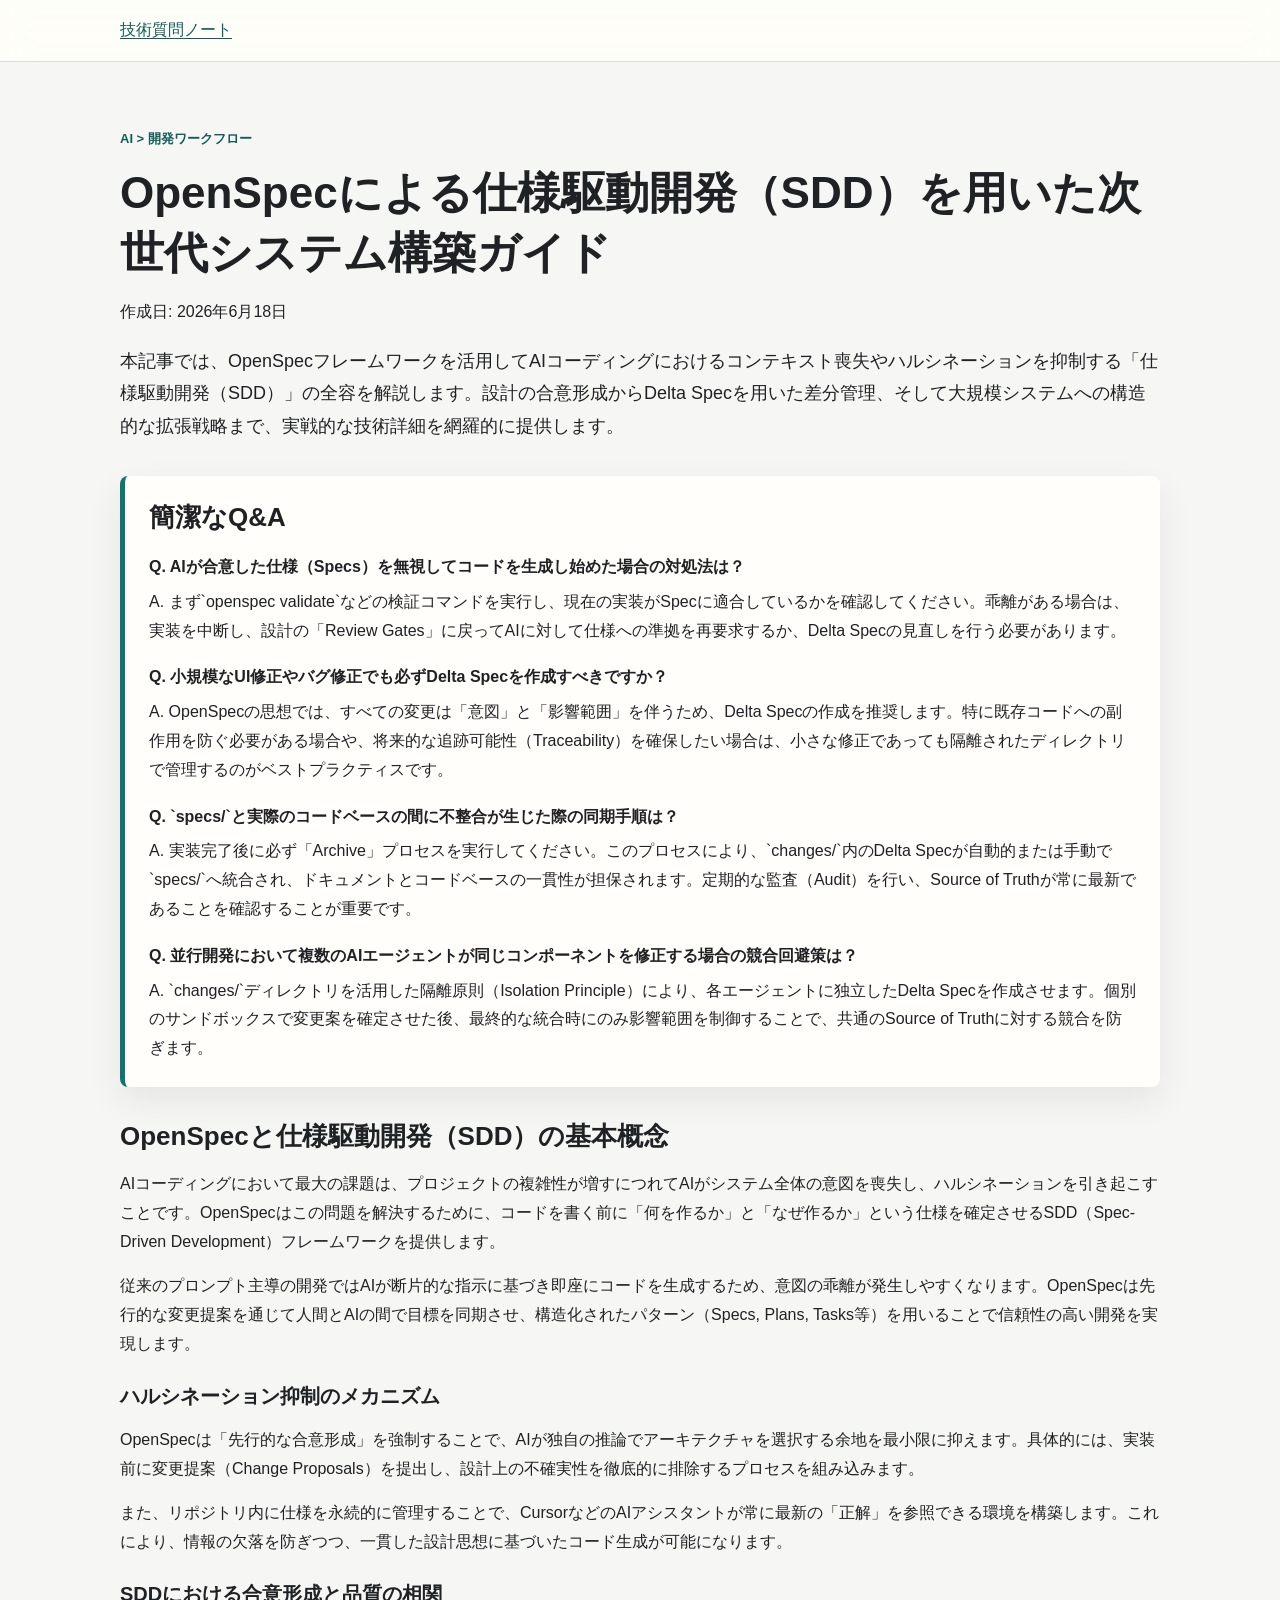
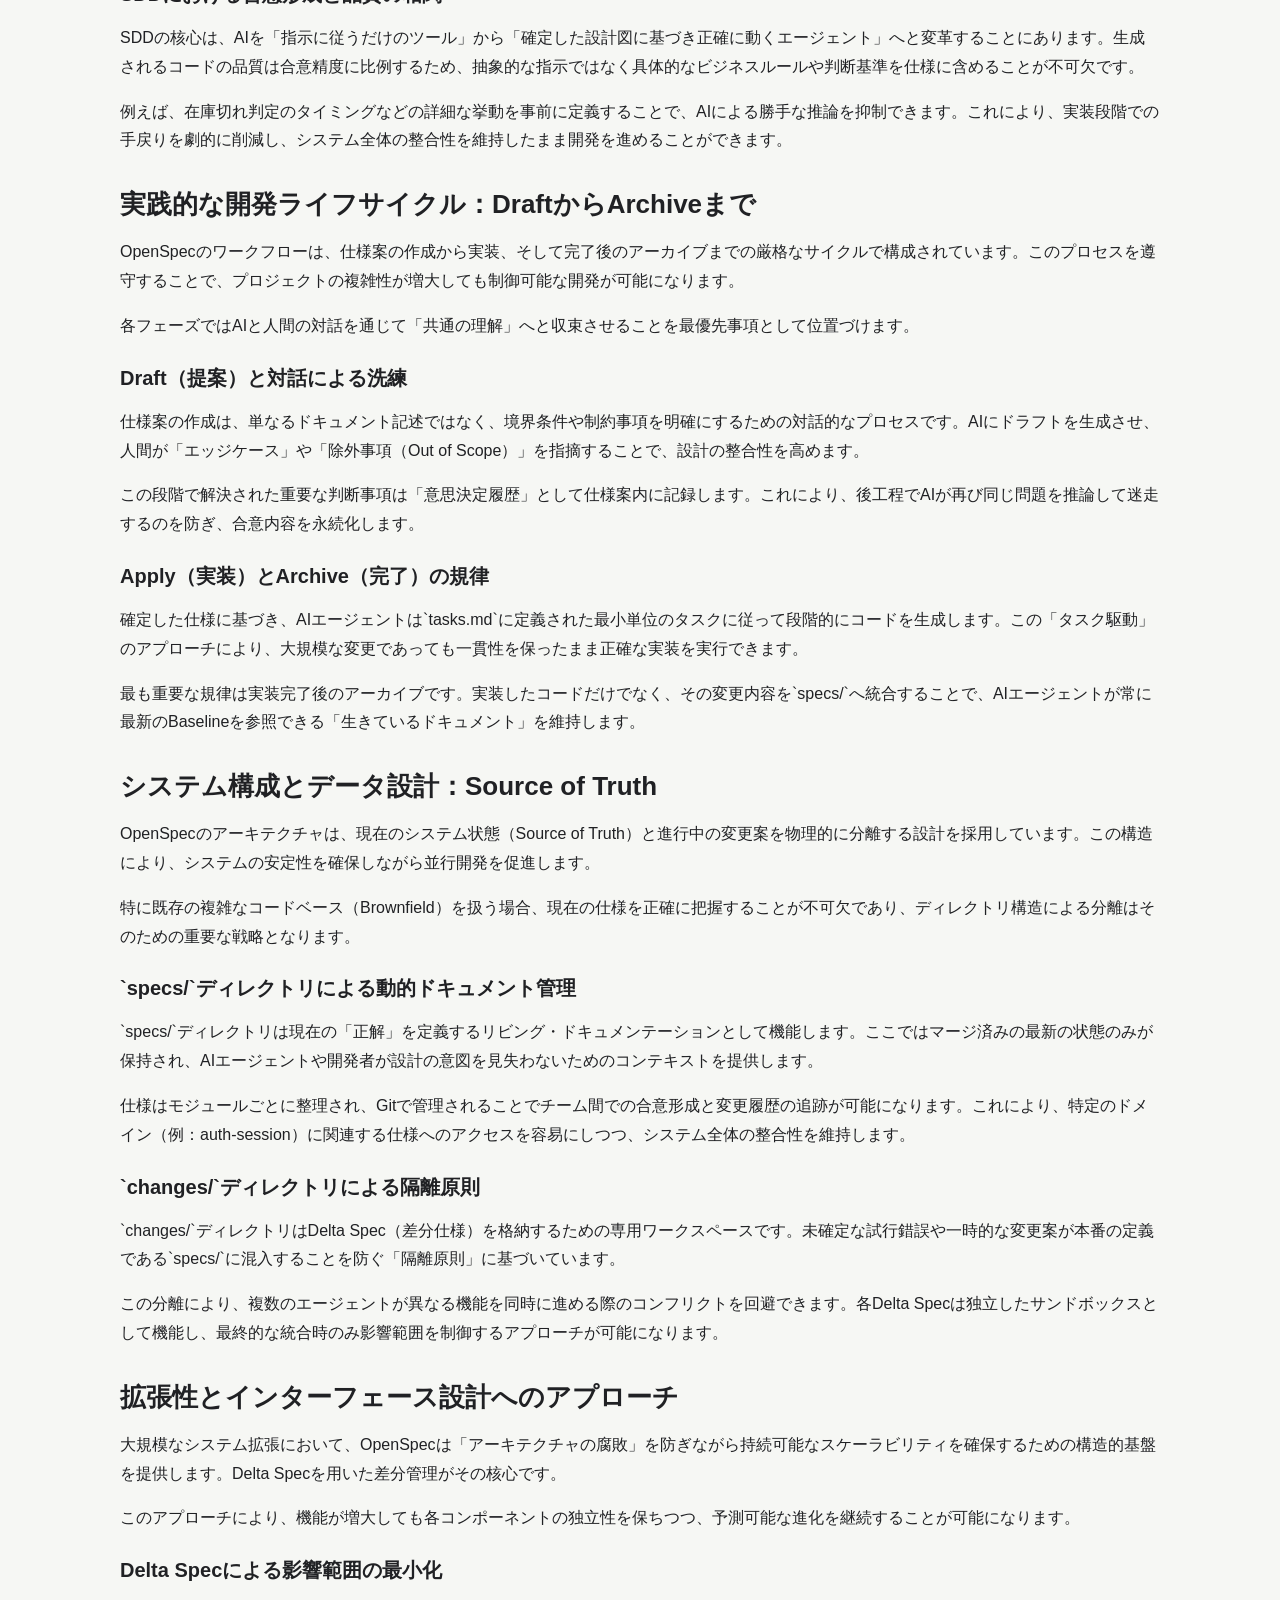
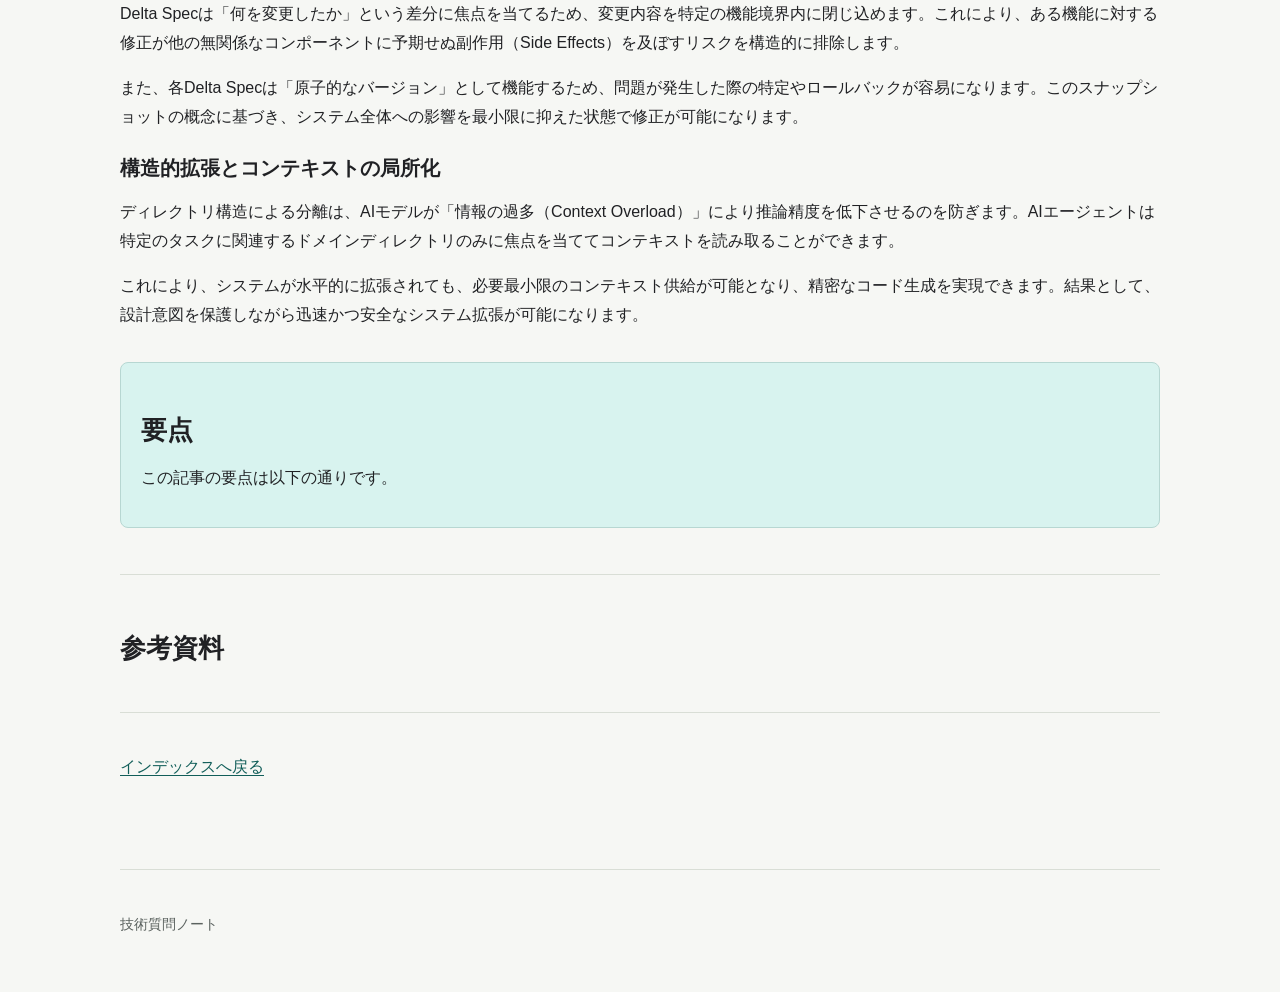
==== public/articles/issue-12-openspecを使用して新しいシステムを構築する.html @ 2a2ff5fb "feat: Issue #12 からの自動記事追加: Openspecを使用して新しいシステムを構築する" ====
<!doctype html>
<html lang="ja">

<head>
    <meta charset="utf-8">
    <meta name="viewport" content="width=device-width, initial-scale=1">
    <title>OpenSpecによる仕様駆動開発（SDD）を用いた次世代システム構築ガイド | 技術質問ノート</title>
    <link rel="stylesheet" href="../styles/site.css">
</head>

<body>
    <header class="site-header">
        <div class="header-inner">
            <a class="brand" href="../index.html">技術質問ノート</a>
        </div>
    </header>

    <main class="page">
        <article>
            
            <!-- ① ヒーローエリア -->
            <header class="hero">
                <p class="eyebrow">AI > 開発ワークフロー</p>
                <h1>OpenSpecによる仕様駆動開発（SDD）を用いた次世代システム構築ガイド</h1>
                <p class="article-created"><time datetime="2026-06-18">作成日: 2026年6月18日</time></p>
                <p class="lead">本記事では、OpenSpecフレームワークを活用してAIコーディングにおけるコンテキスト喪失やハルシネーションを抑制する「仕様駆動開発（SDD）」の全容を解説します。設計の合意形成からDelta Specを用いた差分管理、そして大規模システムへの構造的な拡張戦略まで、実戦的な技術詳細を網羅的に提供します。</p>
            </header>

            <!-- ② 簡潔なQ&Aセクション -->
            <section class="qa" aria-labelledby="quick-answer">
                <h2 id="quick-answer">簡潔なQ&amp;A</h2>
                <dl>
                    
                    <dt>Q. AIが合意した仕様（Specs）を無視してコードを生成し始めた場合の対処法は？</dt>
                    <dd>A. まず`openspec validate`などの検証コマンドを実行し、現在の実装がSpecに適合しているかを確認してください。乖離がある場合は、実装を中断し、設計の「Review Gates」に戻ってAIに対して仕様への準拠を再要求するか、Delta Specの見直しを行う必要があります。</dd>
                    
                    <dt>Q. 小規模なUI修正やバグ修正でも必ずDelta Specを作成すべきですか？</dt>
                    <dd>A. OpenSpecの思想では、すべての変更は「意図」と「影響範囲」を伴うため、Delta Specの作成を推奨します。特に既存コードへの副作用を防ぐ必要がある場合や、将来的な追跡可能性（Traceability）を確保したい場合は、小さな修正であっても隔離されたディレクトリで管理するのがベストプラクティスです。</dd>
                    
                    <dt>Q. `specs/`と実際のコードベースの間に不整合が生じた際の同期手順は？</dt>
                    <dd>A. 実装完了後に必ず「Archive」プロセスを実行してください。このプロセスにより、`changes/`内のDelta Specが自動的または手動で`specs/`へ統合され、ドキュメントとコードベースの一貫性が担保されます。定期的な監査（Audit）を行い、Source of Truthが常に最新であることを確認することが重要です。</dd>
                    
                    <dt>Q. 並行開発において複数のAIエージェントが同じコンポーネントを修正する場合の競合回避策は？</dt>
                    <dd>A. `changes/`ディレクトリを活用した隔離原則（Isolation Principle）により、各エージェントに独立したDelta Specを作成させます。個別のサンドボックスで変更案を確定させた後、最終的な統合時にのみ影響範囲を制御することで、共通のSource of Truthに対する競合を防ぎます。</dd>
                    
                </dl>
            </section>

            <!-- ③ 本文セクション群 -->
            
            <h2>OpenSpecと仕様駆動開発（SDD）の基本概念</h2>
            
            <p>AIコーディングにおいて最大の課題は、プロジェクトの複雑性が増すにつれてAIがシステム全体の意図を喪失し、ハルシネーションを引き起こすことです。OpenSpecはこの問題を解決するために、コードを書く前に「何を作るか」と「なぜ作るか」という仕様を確定させるSDD（Spec-Driven Development）フレームワークを提供します。</p>
            
            <p>従来のプロンプト主導の開発ではAIが断片的な指示に基づき即座にコードを生成するため、意図の乖離が発生しやすくなります。OpenSpecは先行的な変更提案を通じて人間とAIの間で目標を同期させ、構造化されたパターン（Specs, Plans, Tasks等）を用いることで信頼性の高い開発を実現します。</p>
            
            
            
            
            <h3>ハルシネーション抑制のメカニズム</h3>
            
            <p>OpenSpecは「先行的な合意形成」を強制することで、AIが独自の推論でアーキテクチャを選択する余地を最小限に抑えます。具体的には、実装前に変更提案（Change Proposals）を提出し、設計上の不確実性を徹底的に排除するプロセスを組み込みます。</p>
            
            <p>また、リポジトリ内に仕様を永続的に管理することで、CursorなどのAIアシスタントが常に最新の「正解」を参照できる環境を構築します。これにより、情報の欠落を防ぎつつ、一貫した設計思想に基づいたコード生成が可能になります。</p>
            
            
            <h3>SDDにおける合意形成と品質の相関</h3>
            
            <p>SDDの核心は、AIを「指示に従うだけのツール」から「確定した設計図に基づき正確に動くエージェント」へと変革することにあります。生成されるコードの品質は合意精度に比例するため、抽象的な指示ではなく具体的なビジネスルールや判断基準を仕様に含めることが不可欠です。</p>
            
            <p>例えば、在庫切れ判定のタイミングなどの詳細な挙動を事前に定義することで、AIによる勝手な推論を抑制できます。これにより、実装段階での手戻りを劇的に削減し、システム全体の整合性を維持したまま開発を進めることができます。</p>
            
            
            
            
            <h2>実践的な開発ライフサイクル：DraftからArchiveまで</h2>
            
            <p>OpenSpecのワークフローは、仕様案の作成から実装、そして完了後のアーカイブまでの厳格なサイクルで構成されています。このプロセスを遵守することで、プロジェクトの複雑性が増大しても制御可能な開発が可能になります。</p>
            
            <p>各フェーズではAIと人間の対話を通じて「共通の理解」へと収束させることを最優先事項として位置づけます。</p>
            
            
            
            
            <h3>Draft（提案）と対話による洗練</h3>
            
            <p>仕様案の作成は、単なるドキュメント記述ではなく、境界条件や制約事項を明確にするための対話的なプロセスです。AIにドラフトを生成させ、人間が「エッジケース」や「除外事項（Out of Scope）」を指摘することで、設計の整合性を高めます。</p>
            
            <p>この段階で解決された重要な判断事項は「意思決定履歴」として仕様案内に記録します。これにより、後工程でAIが再び同じ問題を推論して迷走するのを防ぎ、合意内容を永続化します。</p>
            
            
            <h3>Apply（実装）とArchive（完了）の規律</h3>
            
            <p>確定した仕様に基づき、AIエージェントは`tasks.md`に定義された最小単位のタスクに従って段階的にコードを生成します。この「タスク駆動」のアプローチにより、大規模な変更であっても一貫性を保ったまま正確な実装を実行できます。</p>
            
            <p>最も重要な規律は実装完了後のアーカイブです。実装したコードだけでなく、その変更内容を`specs/`へ統合することで、AIエージェントが常に最新のBaselineを参照できる「生きているドキュメント」を維持します。</p>
            
            
            
            
            <h2>システム構成とデータ設計：Source of Truth</h2>
            
            <p>OpenSpecのアーキテクチャは、現在のシステム状態（Source of Truth）と進行中の変更案を物理的に分離する設計を採用しています。この構造により、システムの安定性を確保しながら並行開発を促進します。</p>
            
            <p>特に既存の複雑なコードベース（Brownfield）を扱う場合、現在の仕様を正確に把握することが不可欠であり、ディレクトリ構造による分離はそのための重要な戦略となります。</p>
            
            
            
            
            <h3>`specs/`ディレクトリによる動的ドキュメント管理</h3>
            
            <p>`specs/`ディレクトリは現在の「正解」を定義するリビング・ドキュメンテーションとして機能します。ここではマージ済みの最新の状態のみが保持され、AIエージェントや開発者が設計の意図を見失わないためのコンテキストを提供します。</p>
            
            <p>仕様はモジュールごとに整理され、Gitで管理されることでチーム間での合意形成と変更履歴の追跡が可能になります。これにより、特定のドメイン（例：auth-session）に関連する仕様へのアクセスを容易にしつつ、システム全体の整合性を維持します。</p>
            
            
            <h3>`changes/`ディレクトリによる隔離原則</h3>
            
            <p>`changes/`ディレクトリはDelta Spec（差分仕様）を格納するための専用ワークスペースです。未確定な試行錯誤や一時的な変更案が本番の定義である`specs/`に混入することを防ぐ「隔離原則」に基づいています。</p>
            
            <p>この分離により、複数のエージェントが異なる機能を同時に進める際のコンフリクトを回避できます。各Delta Specは独立したサンドボックスとして機能し、最終的な統合時のみ影響範囲を制御するアプローチが可能になります。</p>
            
            
            
            
            <h2>拡張性とインターフェース設計へのアプローチ</h2>
            
            <p>大規模なシステム拡張において、OpenSpecは「アーキテクチャの腐敗」を防ぎながら持続可能なスケーラビリティを確保するための構造的基盤を提供します。Delta Specを用いた差分管理がその核心です。</p>
            
            <p>このアプローチにより、機能が増大しても各コンポーネントの独立性を保ちつつ、予測可能な進化を継続することが可能になります。</p>
            
            
            
            
            <h3>Delta Specによる影響範囲の最小化</h3>
            
            <p>Delta Specは「何を変更したか」という差分に焦点を当てるため、変更内容を特定の機能境界内に閉じ込めます。これにより、ある機能に対する修正が他の無関係なコンポーネントに予期せぬ副作用（Side Effects）を及ぼすリスクを構造的に排除します。</p>
            
            <p>また、各Delta Specは「原子的なバージョン」として機能するため、問題が発生した際の特定やロールバックが容易になります。このスナップショットの概念に基づき、システム全体への影響を最小限に抑えた状態で修正が可能になります。</p>
            
            
            <h3>構造的拡張とコンテキストの局所化</h3>
            
            <p>ディレクトリ構造による分離は、AIモデルが「情報の過多（Context Overload）」により推論精度を低下させるのを防ぎます。AIエージェントは特定のタスクに関連するドメインディレクトリのみに焦点を当ててコンテキストを読み取ることができます。</p>
            
            <p>これにより、システムが水平的に拡張されても、必要最小限のコンテキスト供給が可能となり、精密なコード生成を実現できます。結果として、設計意図を保護しながら迅速かつ安全なシステム拡張が可能になります。</p>
            
            
            
            
            <h2></h2>
            
            
            
            

            <!-- ④ 要点セクション -->
            <section class="note">
                <h2>要点</h2>
                <p>この記事の要点は以下の通りです。</p>
                <ul>
                    
                </ul>
            </section>

            <!-- ⑤ 参考資料セクション -->
            <section class="related" aria-label="参考資料">
                <h2>参考資料</h2>
                <ul>
                    
                </ul>
            </section>

            <!-- ⑥ 関連ナビゲーション -->
            <nav class="related" aria-label="関連リンク">
                <p><a href="../index.html">インデックスへ戻る</a></p>
            </nav>

        </article>
    </main>

    <footer class="site-footer">
        <p>技術質問ノート</p>
    </footer>
</body>

</html>
---- public/styles/site.css ----
/* ==========================================================================
   CSS スタイルシート (public/styles/site.css)
   ========================================================================== */

:root {
  color-scheme: light;
  --bg: #f6f7f4;           /* ページ背景 */
  --paper: #fffefa;        /* カード・セクション背景 */
  --ink: #202124;          /* 本文テキスト */
  --muted: #5b625f;        /* 補助テキスト */
  --line: #d9ded6;         /* ボーダー */
  --accent: #0f766e;       /* アクセント（ティール） */
  --accent-strong: #115e59;/* アクセント濃色 */
  --accent-soft: #d8f3ef;  /* アクセント薄色（背景） */
  --blue: #315f8c;         /* 青系アクセント */
  --blue-soft: #e7f0f8;    /* 青系薄色 */
  --gold: #9a6b18;         /* 金系アクセント */
  --gold-soft: #fbefd1;    /* 金系薄色 */
  --code: #243447;         /* コードテキスト */
  --shadow: 0 14px 34px rgba(32, 33, 36, 0.08); /* カードシャドウ */
}

/* ==========================================================================
   3. リセットとグローバル
   ========================================================================== */
* {
  box-sizing: border-box;
}

body {
  margin: 0;
  background-color: var(--bg);
  color: var(--ink);
  font-family: -apple-system, BlinkMacSystemFont, "Hiragino Sans", "Yu Gothic", "YuGothic", "Noto Sans JP", sans-serif;
  line-height: 1.8;
  overflow-wrap: anywhere;
}

img {
  max-width: 100%;
  height: auto;
}

a {
  color: var(--accent-strong);
  text-decoration-thickness: 0.08em;
  text-underline-offset: 0.18em;
}

/* ==========================================================================
   4. レイアウトシステム
   ========================================================================== */
.header-inner,
.page,
.site-footer {
  width: min(1040px, calc(100% - 32px));
  margin: 0 auto;
}

.page {
  padding-top: 52px;
  padding-bottom: 72px;
}

/* ==========================================================================
   5. コンポーネント一覧
   ========================================================================== */

/* 5.1 サイトヘッダー */
.site-header {
  position: sticky;
  top: 0;
  z-index: 10;
  background: rgba(255, 254, 250, 0.9);
  backdrop-filter: blur(16px);
  border-bottom: 1px solid var(--line);
}

.header-inner {
  display: flex;
  align-items: center;
  justify-content: space-between;
  padding: 16px 0;
}

/* 5.2 ナビゲーション */
.nav {
  display: flex;
  flex-wrap: wrap;
  gap: 14px;
}

/* 5.3 ヒーロー */
.hero {
  margin-bottom: 34px;
}

.home-hero {
  max-width: 900px;
  padding-bottom: 10px;
}

/* 5.4 セクションマップ */
.section-map {
  display: grid;
  grid-template-columns: repeat(auto-fit, minmax(150px, 1fr));
  gap: 10px;
  margin-bottom: 34px;
}

.section-map-card {
  display: block;
  padding: 16px;
  background: var(--paper);
  border: 1px solid var(--line);
  border-top: 4px solid var(--accent);
  border-radius: 8px;
  text-decoration: none;
  color: var(--ink);
  font-weight: 700;
  transition: transform 160ms ease, border-color 160ms ease, box-shadow 160ms ease;
}

.section-map-card:nth-child(1) { border-top-color: var(--accent); }
.section-map-card:nth-child(2) { border-top-color: var(--gold); }
.section-map-card:nth-child(3) { border-top-color: var(--blue); }
.section-map-card:nth-child(4) { border-top-color: #6f6a58; }
.section-map-card:nth-child(n+5) { border-top-color: var(--accent); }

.section-map-card:hover {
  transform: translateY(-2px);
  border-color: #b8c7c2;
  box-shadow: var(--shadow);
}

/* 5.5 新着カード */
.recent-grid {
  display: grid;
  grid-template-columns: repeat(3, 1fr);
  gap: 20px;
  margin-bottom: 40px;
}

.article-card {
  display: block;
  min-height: 170px;
  padding: 18px;
  border: 1px solid var(--line);
  border-radius: 8px;
  background: var(--paper);
  text-decoration: none;
  color: var(--ink);
  transition: transform 160ms ease, border-color 160ms ease, box-shadow 160ms ease;
}

.article-card:hover {
  transform: translateY(-2px);
  border-color: #b8c7c2;
  box-shadow: var(--shadow);
}

.card-meta-row {
  display: flex;
  flex-wrap: wrap;
  gap: 8px 12px;
  margin-bottom: 8px;
}

/* 5.6 横長カード */
.article-row-list {
  display: flex;
  flex-direction: column;
  gap: 12px;
  margin-bottom: 30px;
}

.article-row {
  display: flex;
  align-items: stretch;
  min-height: 88px;
  border: 1px solid var(--line);
  border-radius: 8px;
  background: var(--paper);
  text-decoration: none;
  color: var(--ink);
  overflow: hidden;
  transition: transform 160ms ease, border-color 160ms ease, box-shadow 160ms ease;
}

.article-row:hover {
  transform: translateY(-2px);
  border-color: #b8c7c2;
  box-shadow: var(--shadow);
}

.article-row-aside {
  flex: 0 0 118px;
  display: flex;
  flex-direction: column;
  justify-content: center;
  padding: 12px;
  border-right: 1px solid var(--line);
  background: linear-gradient(180deg, var(--accent-soft), rgba(216, 243, 239, 0.45));
}

.article-row-main {
  flex: 1 1 auto;
  padding: 12px 18px;
  display: flex;
  flex-direction: column;
  justify-content: center;
}

.article-row-title {
  font-size: 17px;
  font-weight: 700;
  margin: 0 0 4px 0;
  text-wrap: pretty;
}

.article-row-desc {
  font-size: 14px;
  color: var(--muted);
  margin: 0;
  display: -webkit-box;
  -webkit-line-clamp: 2;
  -webkit-box-orient: vertical;
  overflow: hidden;
}

.article-row-meta {
  flex: 0 0 9.5em;
  display: flex;
  align-items: center;
  justify-content: flex-end;
  padding: 12px 18px;
  color: var(--muted);
  font-size: 14px;
}

/* 5.7 Q&A セクション */
.qa {
  margin: 28px 0 30px;
  padding: 24px;
  border-left: 5px solid var(--accent);
  border-radius: 8px;
  background: var(--paper);
  box-shadow: var(--shadow);
}

.qa h2 {
  margin-top: 0;
}

.qa dl {
  margin: 0;
}

.qa dt {
  font-weight: 700;
  margin: 18px 0 6px;
}

.qa dd {
  margin: 0;
}

/* 5.8 図解・テーブル */
.figure {
  margin: 30px 0;
  padding: 18px;
  border: 1px solid var(--line);
  border-radius: 8px;
  background: var(--paper);
}

.figure table {
  width: 100%;
  border-collapse: collapse;
}

.figure th,
.figure td {
  padding: 8px 12px;
  border: 1px solid var(--line);
}

.figure th {
  background: #ece6db;
  font-weight: 700;
  text-align: left;
}

/* 5.9 要点 */
.note {
  padding: 18px 20px;
  border: 1px solid #b7d7d2;
  border-radius: 8px;
  background: var(--accent-soft);
  margin: 20px 0;
}

/* 5.10 参考・関連 */
.related {
  margin-top: 46px;
  padding-top: 24px;
  border-top: 1px solid var(--line);
}

/* 5.11 コード */
code {
  padding: 0.12em 0.28em;
  border-radius: 4px;
  background: #ece6db;
  color: var(--code);
  font-family: ui-monospace, SFMono-Regular, Menlo, Consolas, monospace;
  font-size: 0.92em;
}

pre {
  overflow-x: auto;
  background: var(--code);
  color: #fff;
  padding: 16px;
  border-radius: 8px;
}

pre code {
  background: transparent;
  color: inherit;
  padding: 0;
}

/* 5.12 フッター */
.site-footer {
  padding: 28px 0 40px;
  border-top: 1px solid var(--line);
  color: var(--muted);
  font-size: 14px;
}

/* ==========================================================================
   6. タイポグラフィスケール
   ========================================================================== */
h1 { font-size: 44px; line-height: 1.35; margin: 0 0 16px 0; }
h2 { font-size: 26px; line-height: 1.35; margin: 32px 0 16px 0; }
h3 { font-size: 20px; line-height: 1.35; margin: 24px 0 12px 0; }
h4 { font-size: 18px; line-height: 1.38; margin: 20px 0 8px 0; }

.lead { font-size: 18px; line-height: 1.8; }
.eyebrow { font-size: 13px; color: var(--accent-strong); font-weight: 700; text-transform: uppercase; }
.article-date { font-size: 13px; color: var(--muted); }
.meta { font-size: 14px; color: var(--muted); }

/* ==========================================================================
   8. ブレークポイント（レスポンシブ）
   ========================================================================== */

/* タブレット (<= 900px) */
@media (max-width: 900px) {
  .page {
    padding-top: 30px;
    padding-bottom: 52px;
  }

  .recent-grid {
    grid-template-columns: repeat(2, 1fr);
  }

  .article-row-meta {
    width: 100%;
    justify-content: flex-start;
    padding-top: 8px;
    border-top: 1px solid var(--line);
  }
}

/* スマホ (<= 720px) */
@media (max-width: 720px) {
  .header-inner {
    flex-direction: column;
    align-items: flex-start;
    gap: 12px;
  }

  .nav {
    width: 100%;
  }

  .nav a {
    display: inline-block;
    padding: 6px 16px;
    background: var(--paper);
    border: 1px solid var(--line);
    border-radius: 999px;
    text-decoration: none;
    font-size: 14px;
  }

  h1 { font-size: 30px; }
  h2 { font-size: 23px; }
  h3 { font-size: 18px; }
  h4 { font-size: 18px; }

  .hero {
    margin-bottom: 24px;
  }

  .recent-grid {
    grid-template-columns: 1fr;
  }

  .article-row {
    flex-direction: column;
  }

  .article-row-aside {
    flex: 0 0 auto;
    width: 100%;
    flex-direction: row;
    justify-content: space-between;
    align-items: center;
    border-right: none;
    border-bottom: 1px solid var(--line);
  }

  .article-row-main {
    width: 100%;
  }

  .article-row-meta {
    width: 100%;
    border-top: 1px solid var(--line);
  }

  .figure {
    display: block;
    overflow-x: auto;
  }
}

/* ==========================================================================
   9. 未使用 / 予約クラス (CSS定義のみ)
   ========================================================================== */
.muted-cluster {
  background: #f1f4ef;
}
.empty-note {
  color: var(--muted);
  font-style: italic;
}
.blue-soft {
  background: var(--blue-soft);
}
.gold-soft {
  background: var(--gold-soft);
}
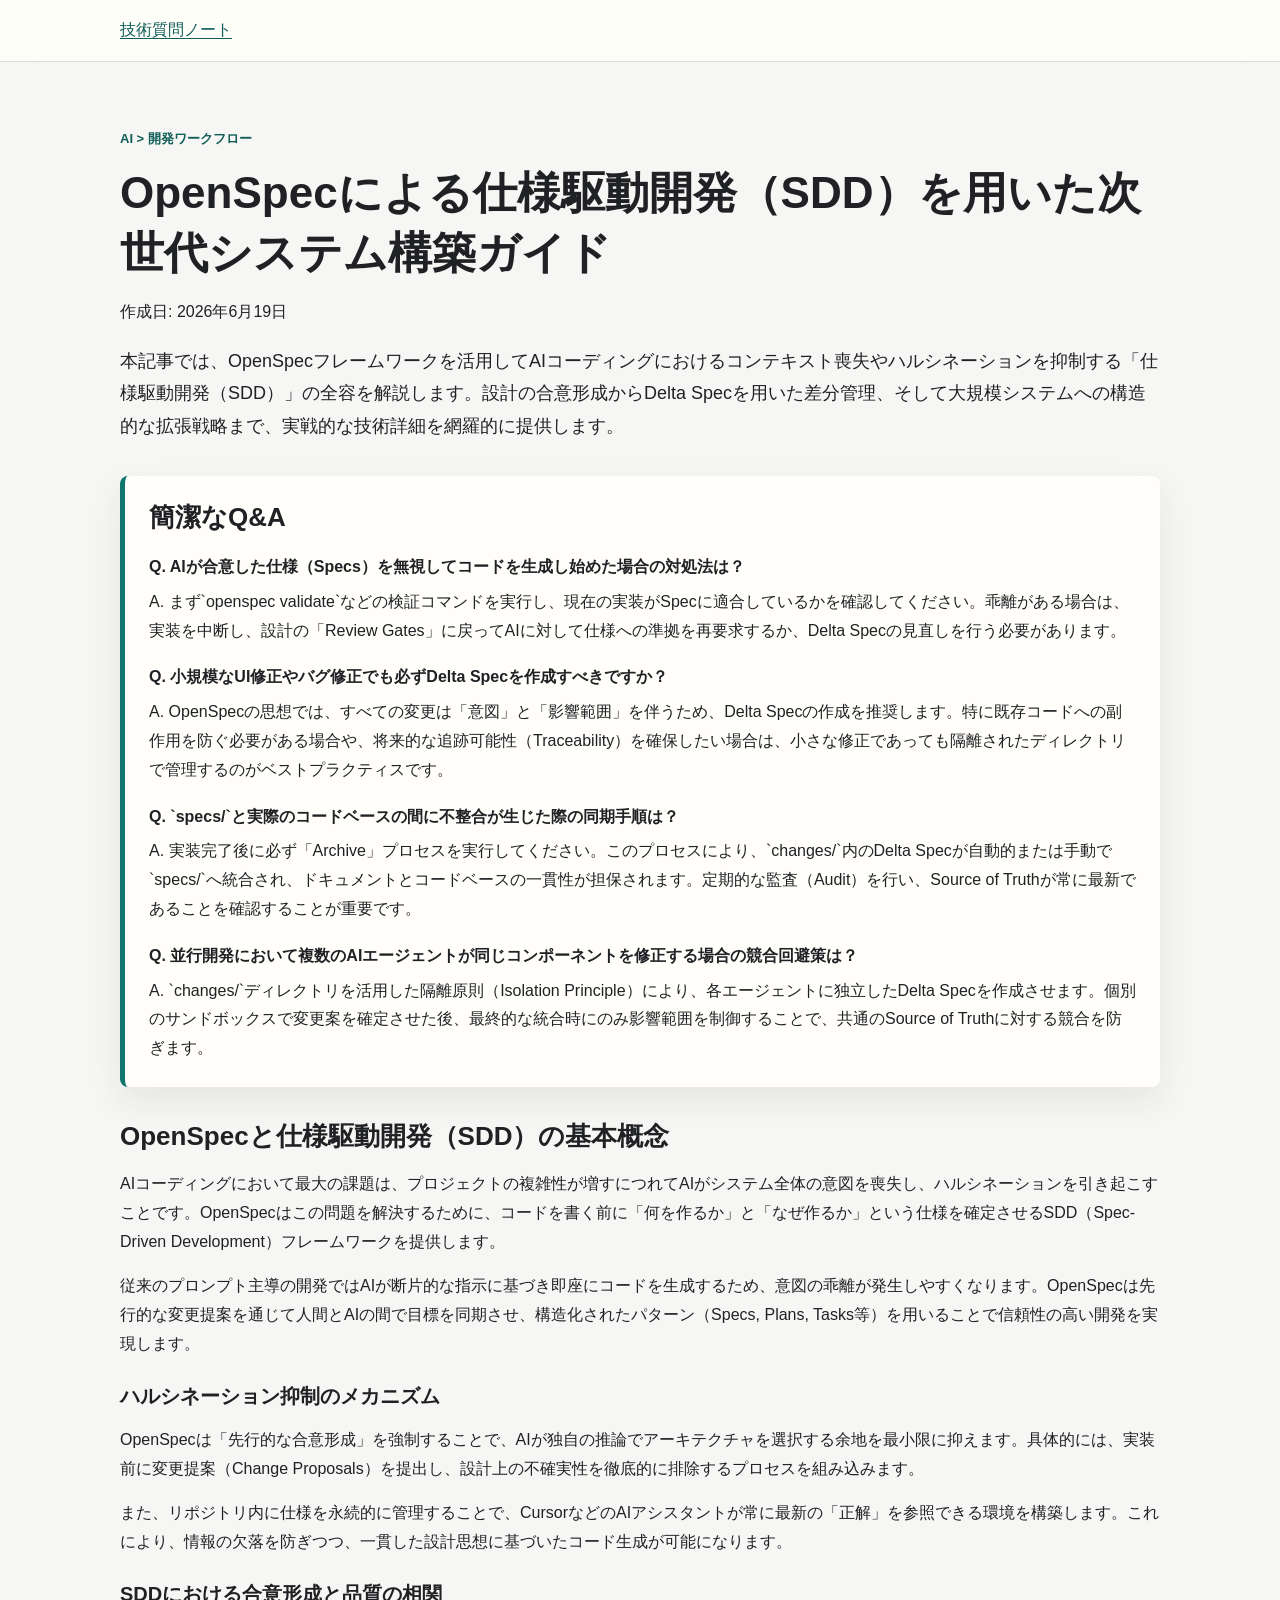
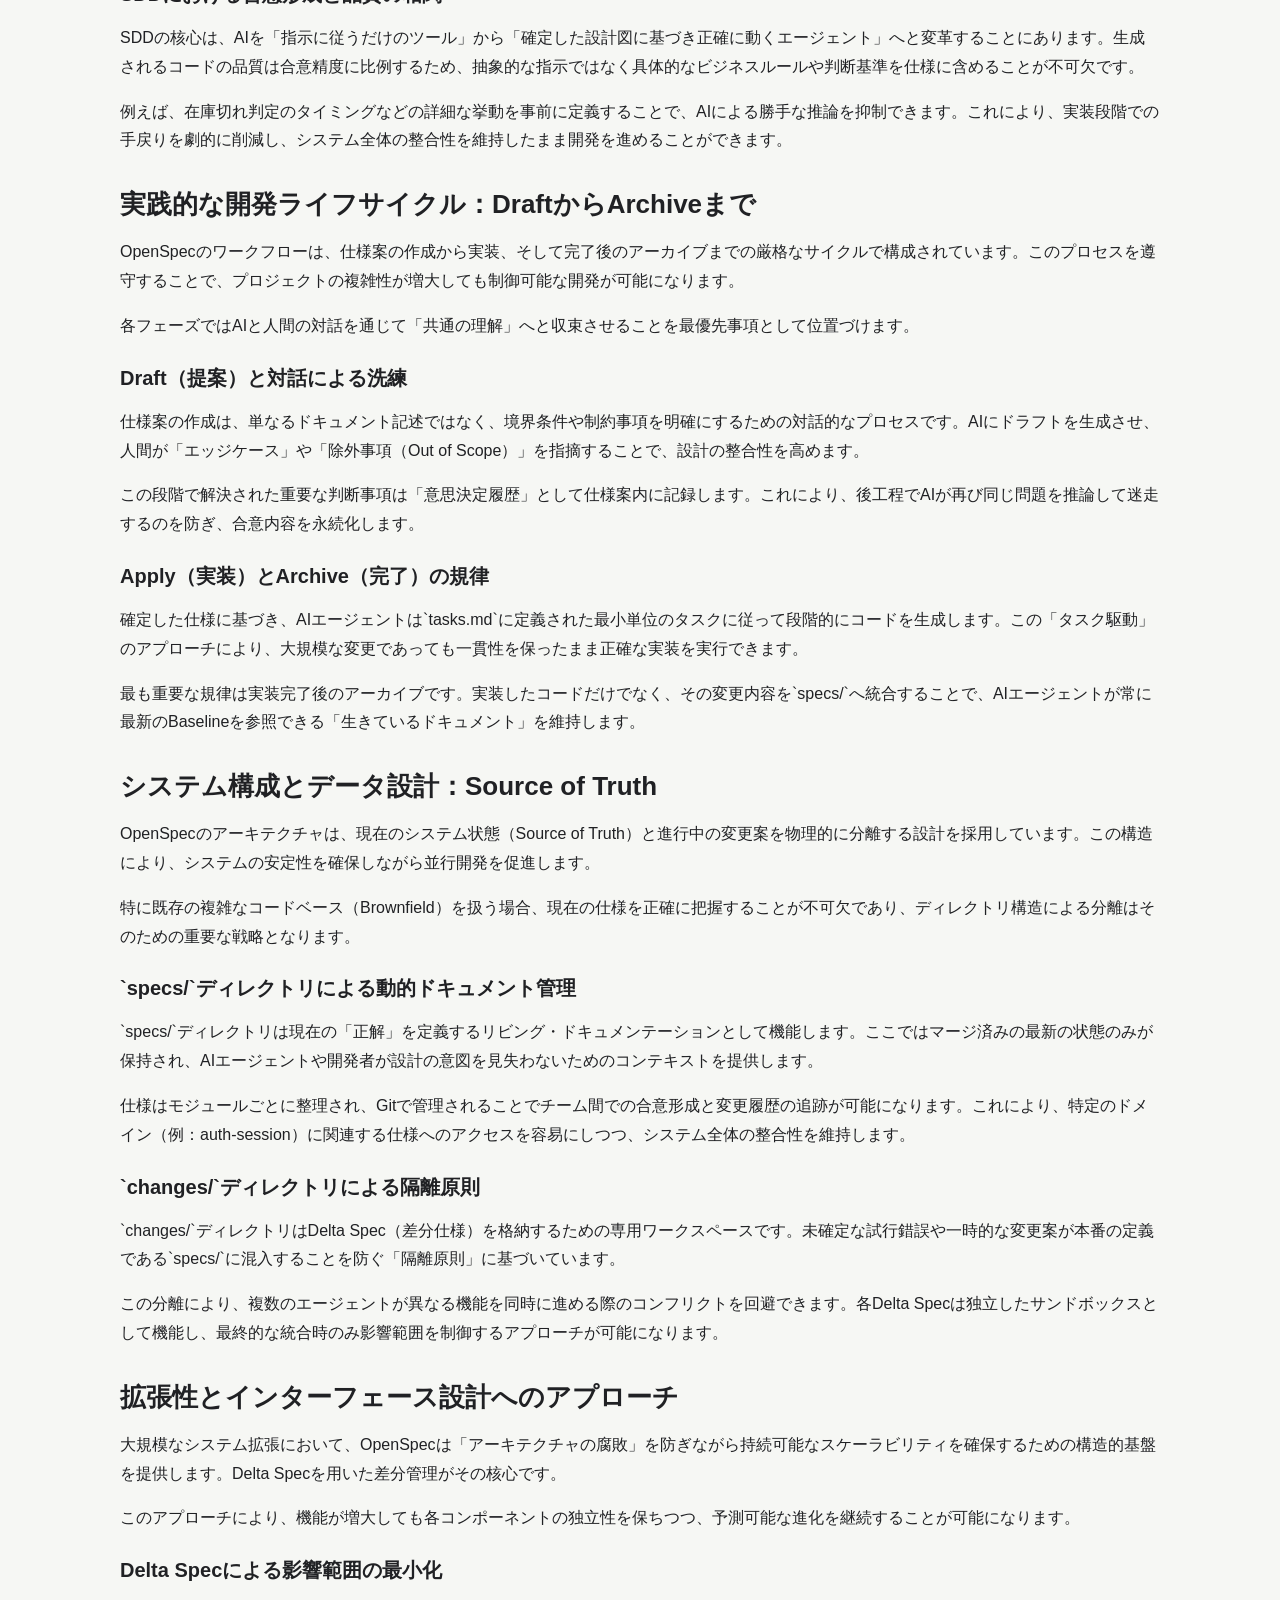
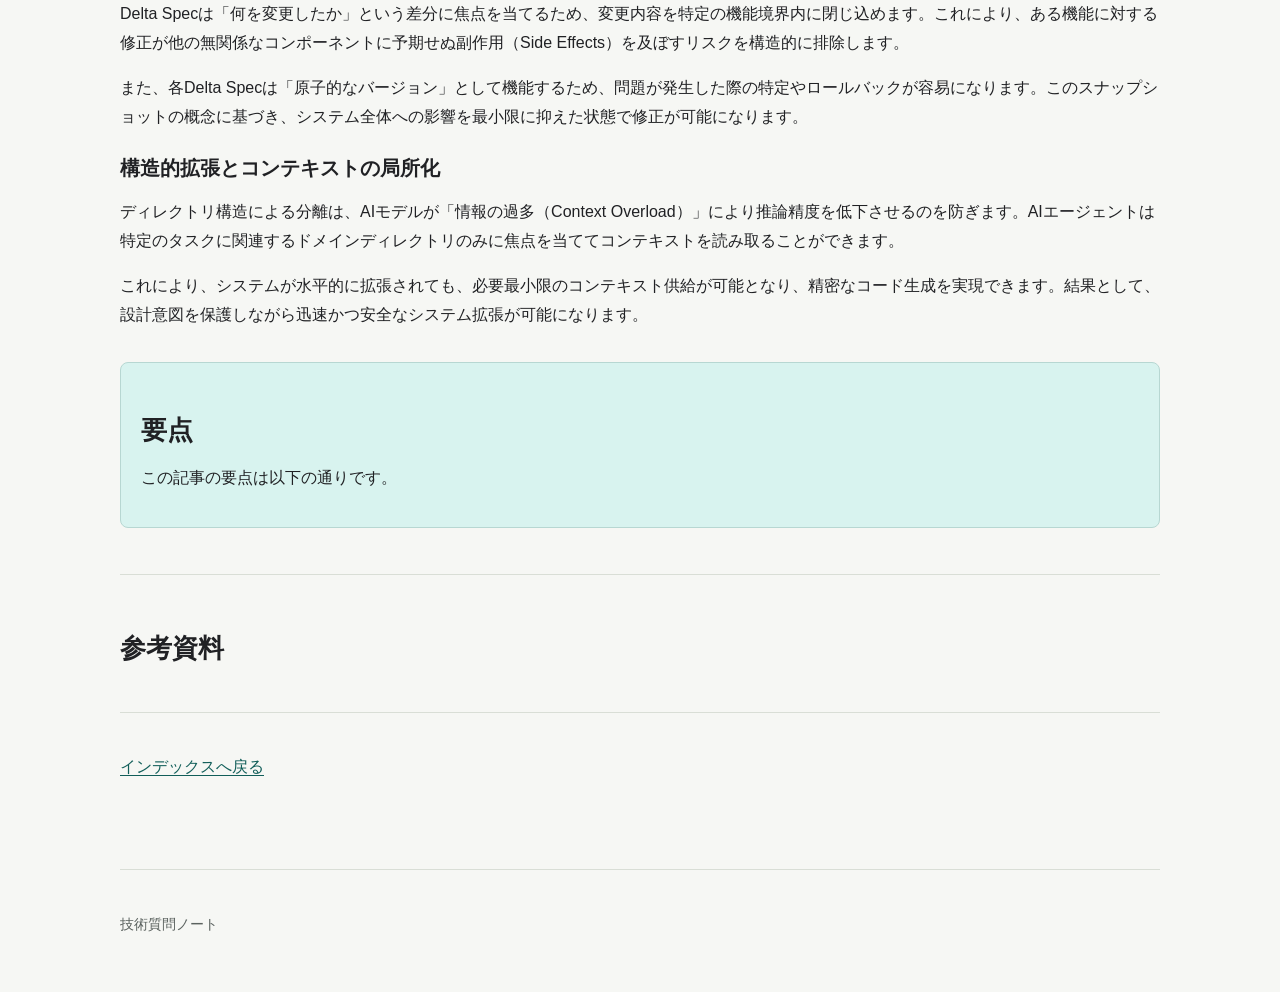
==== commit 71803a4c: "style: index同期時のメタデータ更新を反映" ====
--- a/public/articles/issue-12-openspecを使用して新しいシステムを構築する.html
+++ b/public/articles/issue-12-openspecを使用して新しいシステムを構築する.html
@@ -22,7 +22,7 @@
             <header class="hero">
                 <p class="eyebrow">AI > 開発ワークフロー</p>
                 <h1>OpenSpecによる仕様駆動開発（SDD）を用いた次世代システム構築ガイド</h1>
-                <p class="article-created"><time datetime="2026-06-18">作成日: 2026年6月18日</time></p>
+                <p class="article-created"><time datetime="2026-06-19">作成日: 2026年6月19日</time></p>
                 <p class="lead">本記事では、OpenSpecフレームワークを活用してAIコーディングにおけるコンテキスト喪失やハルシネーションを抑制する「仕様駆動開発（SDD）」の全容を解説します。設計の合意形成からDelta Specを用いた差分管理、そして大規模システムへの構造的な拡張戦略まで、実戦的な技術詳細を網羅的に提供します。</p>
             </header>
 
